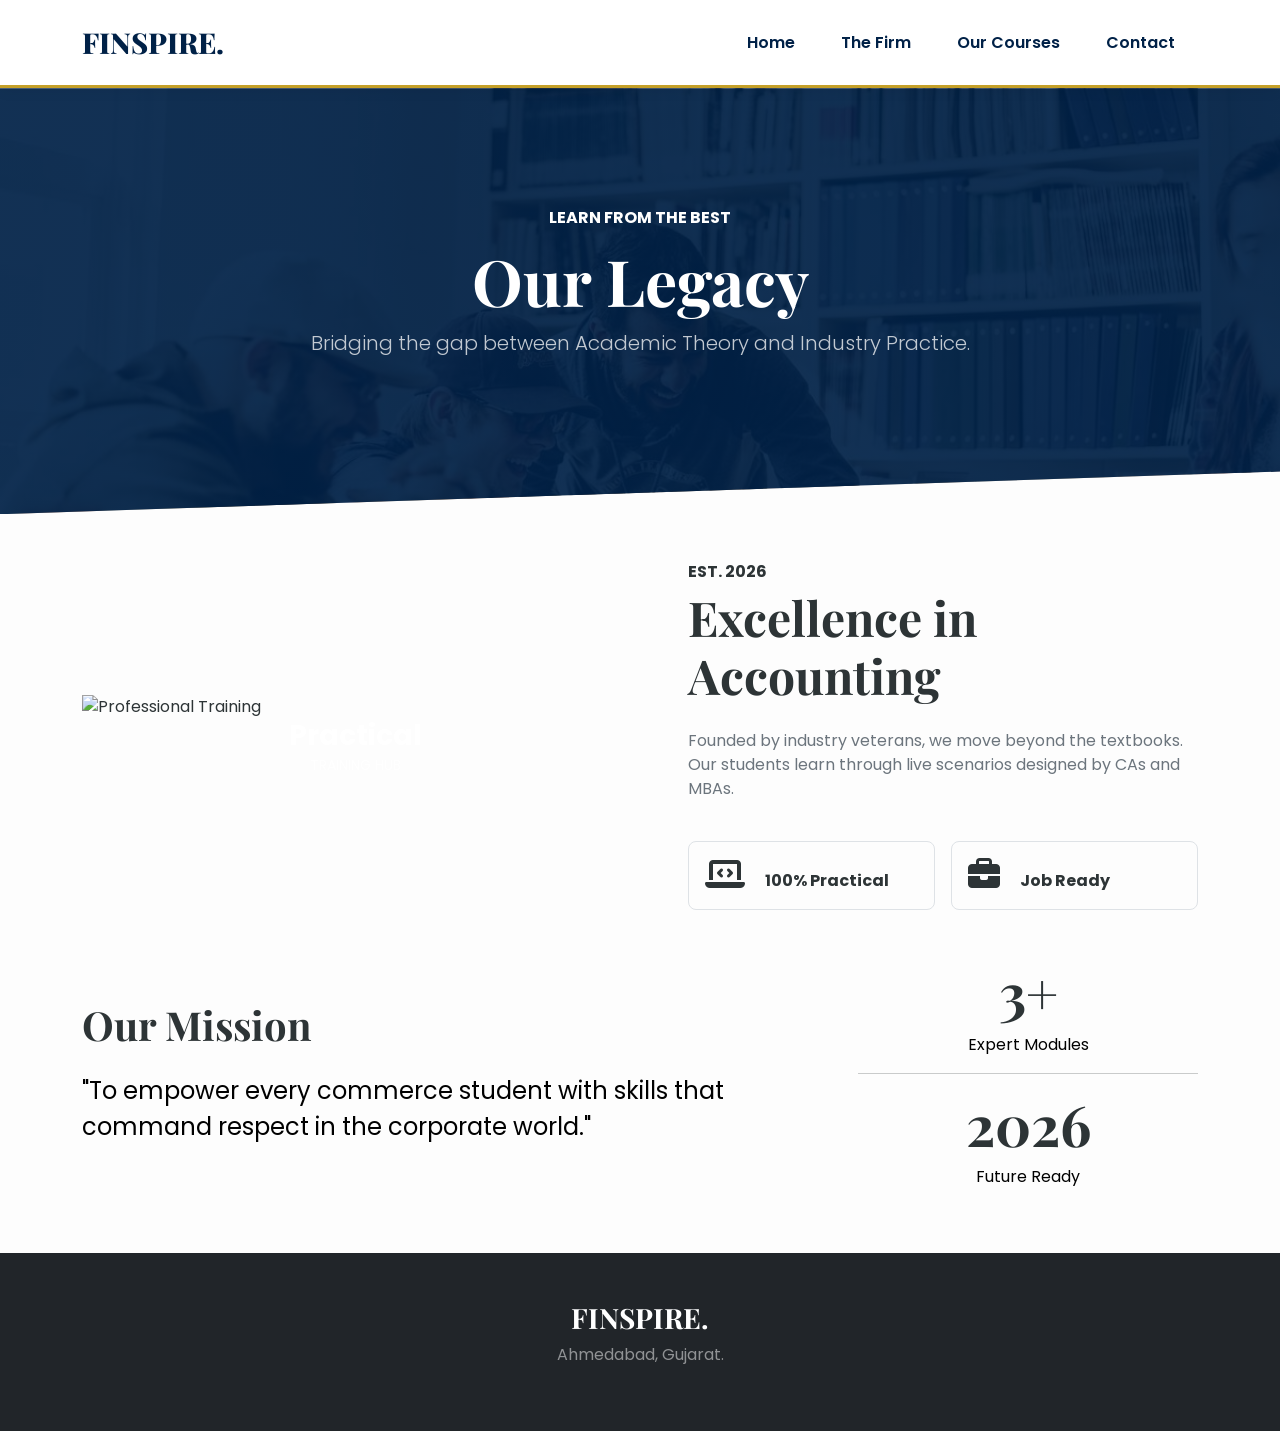
==== about.html @ 80b60ecd "Add files via upload" ====
<!DOCTYPE html>
<html lang="en">
<head>
    <meta charset="UTF-8">
    <meta name="viewport" content="width=device-width, initial-scale=1.0">
    <title>Our Story | Finspire Academy</title>

    <link href="https://cdn.jsdelivr.net/npm/bootstrap@5.3.2/dist/css/bootstrap.min.css" rel="stylesheet">
    <link rel="stylesheet" href="https://cdnjs.cloudflare.com/ajax/libs/font-awesome/6.4.2/css/all.min.css">
    <link href="https://fonts.googleapis.com/css2?family=Poppins:wght@300;400;500;600;700;800&family=Playfair+Display:wght@700;900&display=swap" rel="stylesheet">
    <link rel="stylesheet" href="about.css">
</head>
<body>

<nav class="navbar navbar-expand-lg sticky-top">
    <div class="container">
        <a class="navbar-brand" href="index.html">FINSPIRE<span class="text-gold">.</span></a>
        <button class="navbar-toggler" type="button" data-bs-toggle="collapse" data-bs-target="#navbarNav">
            <span class="navbar-toggler-icon"></span>
        </button>
        <div class="collapse navbar-collapse" id="navbarNav">
            <ul class="navbar-nav ms-auto align-items-center">
                <li class="nav-item"><a class="nav-link" href="index.html">Home</a></li>
                <li class="nav-item"><a class="nav-link active" href="about.html">The Firm</a></li>
                <li class="nav-item"><a class="nav-link" href="courses.html">Our Courses</a></li>
                <li class="nav-item"><a class="nav-link" href="contact.html">Contact</a></li>
            </ul>
        </div>
    </div>
</nav>

<header class="page-header">
    <div class="container">
        <h6 class="text-gold fw-bold text-uppercase mb-3">Learn from the best</h6>
        <h1 class="display-3 fw-bold">Our <span>Legacy</span></h1>
        <p class="lead opacity-75 mx-auto">Bridging the gap between Academic Theory and Industry Practice.</p>
    </div>
</header>

<section class="py-5">
    <div class="container">
        <div class="row g-4 align-items-center">
            <div class="col-lg-6">
                <div class="about-img-wrapper position-relative">
                    <img src="https://images.pexels.com/photos/3184291/pexels-photo-3184291.jpeg" class="img-fluid" alt="Professional Training">
                    <div class="experience-badge text-center">
                        <span class="d-block h3 fw-bold mb-0 text-white">Practical</span>
                        <span class="small text-uppercase text-white">Training Hub</span>
                    </div>
                </div>
            </div>
            <div class="col-lg-6 ps-lg-5">
                <h6 class="text-gold fw-bold text-uppercase mb-2">Est. 2026</h6>
                <h2 class="display-5 fw-bold text-navy mb-4">Excellence in <br>Accounting</h2>
                <p class="text-secondary">Founded by industry veterans, we move beyond the textbooks. Our students learn through live scenarios designed by CAs and MBAs.</p>
                <div class="row g-3 mt-4">
                    <div class="col-sm-6">
                        <div class="feature-item p-3 border rounded-3">
                            <i class="fa-solid fa-laptop-code text-gold fa-2x me-3"></i>
                            <span class="fw-bold">100% Practical</span>
                        </div>
                    </div>
                    <div class="col-sm-6">
                        <div class="feature-item p-3 border rounded-3">
                            <i class="fa-solid fa-briefcase text-gold fa-2x me-3"></i>
                            <span class="fw-bold">Job Ready</span>
                        </div>
                    </div>
                </div>
            </div>
        </div>
    </div>
</section>

<section class="mission-section">
    <div class="container">
        <div class="row g-5 align-items-center">
            <div class="col-lg-8">
                <h3 class="display-6 fw-bold text-gold mb-4">Our Mission</h3>
                <p class="fs-4 italic text-black">"To empower every commerce student with skills that command respect in the corporate world."</p>
            </div>
            <div class="col-lg-4">
                <div class="stats-box text-center">
                    <h2 class="display-4 fw-bold text-gold">3+</h2>
                    <p class="text-black">Expert Modules</p>
                    <hr class="bg-gold">
                    <h2 class="display-4 fw-bold text-gold">2026</h2>
                    <p class="text-black">Future Ready</p>
                </div>
            </div>
        </div>
    </div>
</section>

<footer class="bg-dark text-white py-5 mt-5">
    <div class="container text-center">
        <h3 class="fw-bold text-gold">FINSPIRE.</h3>
        <p class="opacity-50 mx-auto" style="max-width: 600px;">Ahmedabad, Gujarat.</p>
    </div>
</footer>

<script src="https://cdn.jsdelivr.net/npm/bootstrap@5.3.2/dist/js/bootstrap.bundle.min.js"></script>
</body>
</html>
---- about.css ----
:root {
    --navy: #002147;
    --gold: #C5A028;
    --soft-white: #fdfdfd;
}

body { font-family: 'Poppins', sans-serif; background-color: var(--soft-white); color: #2d3436; overflow-x: hidden; }
h1, h2, h3, h5, .navbar-brand { font-family: 'Playfair Display', serif; }

/* --- NAVIGATION --- */
.navbar { background: white; border-bottom: 3px solid var(--gold); padding: 1rem 0; box-shadow: 0 4px 12px rgba(0,0,0,0.05); }
.navbar-brand { font-size: 1.8rem; font-weight: 800; color: var(--navy) !important; }
.nav-link { font-weight: 600; color: var(--navy) !important; margin: 0 15px; }

/* --- PAGE HEADER --- */
.page-header {
    background: linear-gradient(rgba(0, 33, 71, 0.92), rgba(0, 33, 71, 0.92)),
                url('images/photo-1523240795612-9a054b0db644.jpg?q=80&w=2070&auto=format&fit=crop');
    background-size: cover; background-position: center;
    padding: 120px 0 140px; color: white; text-align: center;
    clip-path: polygon(0 0, 100% 0, 100% 90%, 0% 100%);
}

/* --- VIDEO SECTION --- */
.video-box {
    border-radius: 30px; overflow: hidden;
    box-shadow: 0 25px 50px rgba(0,0,0,0.15);
    border: 10px solid white;
    margin-top: -100px;
    background: white;
    position: relative; z-index: 10;
}

/* --- CORE VALUES --- */
.value-card {
    padding: 30px; border-radius: 20px; background: white;
    transition: 0.3s; border: 1px solid #eee; height: 100%;
}
.value-card:hover { border-color: var(--gold); box-shadow: 0 15px 30px rgba(0,0,0,0.05); }
.value-icon { font-size: 2.5rem; color: var(--gold); margin-bottom: 20px; }

/* --- HIGHLIGHT BOX --- */
.highlight-box {
    background: var(--navy); color: white; padding: 50px;
    border-radius: 30px; position: relative; overflow: hidden;
}
.highlight-box::before {
    content: ""; position: absolute; top: 0; left: 0; width: 10px;
    height: 100%; background: var(--gold);
}

footer { background: #0b0d10; color: white; padding: 80px 0 40px; }
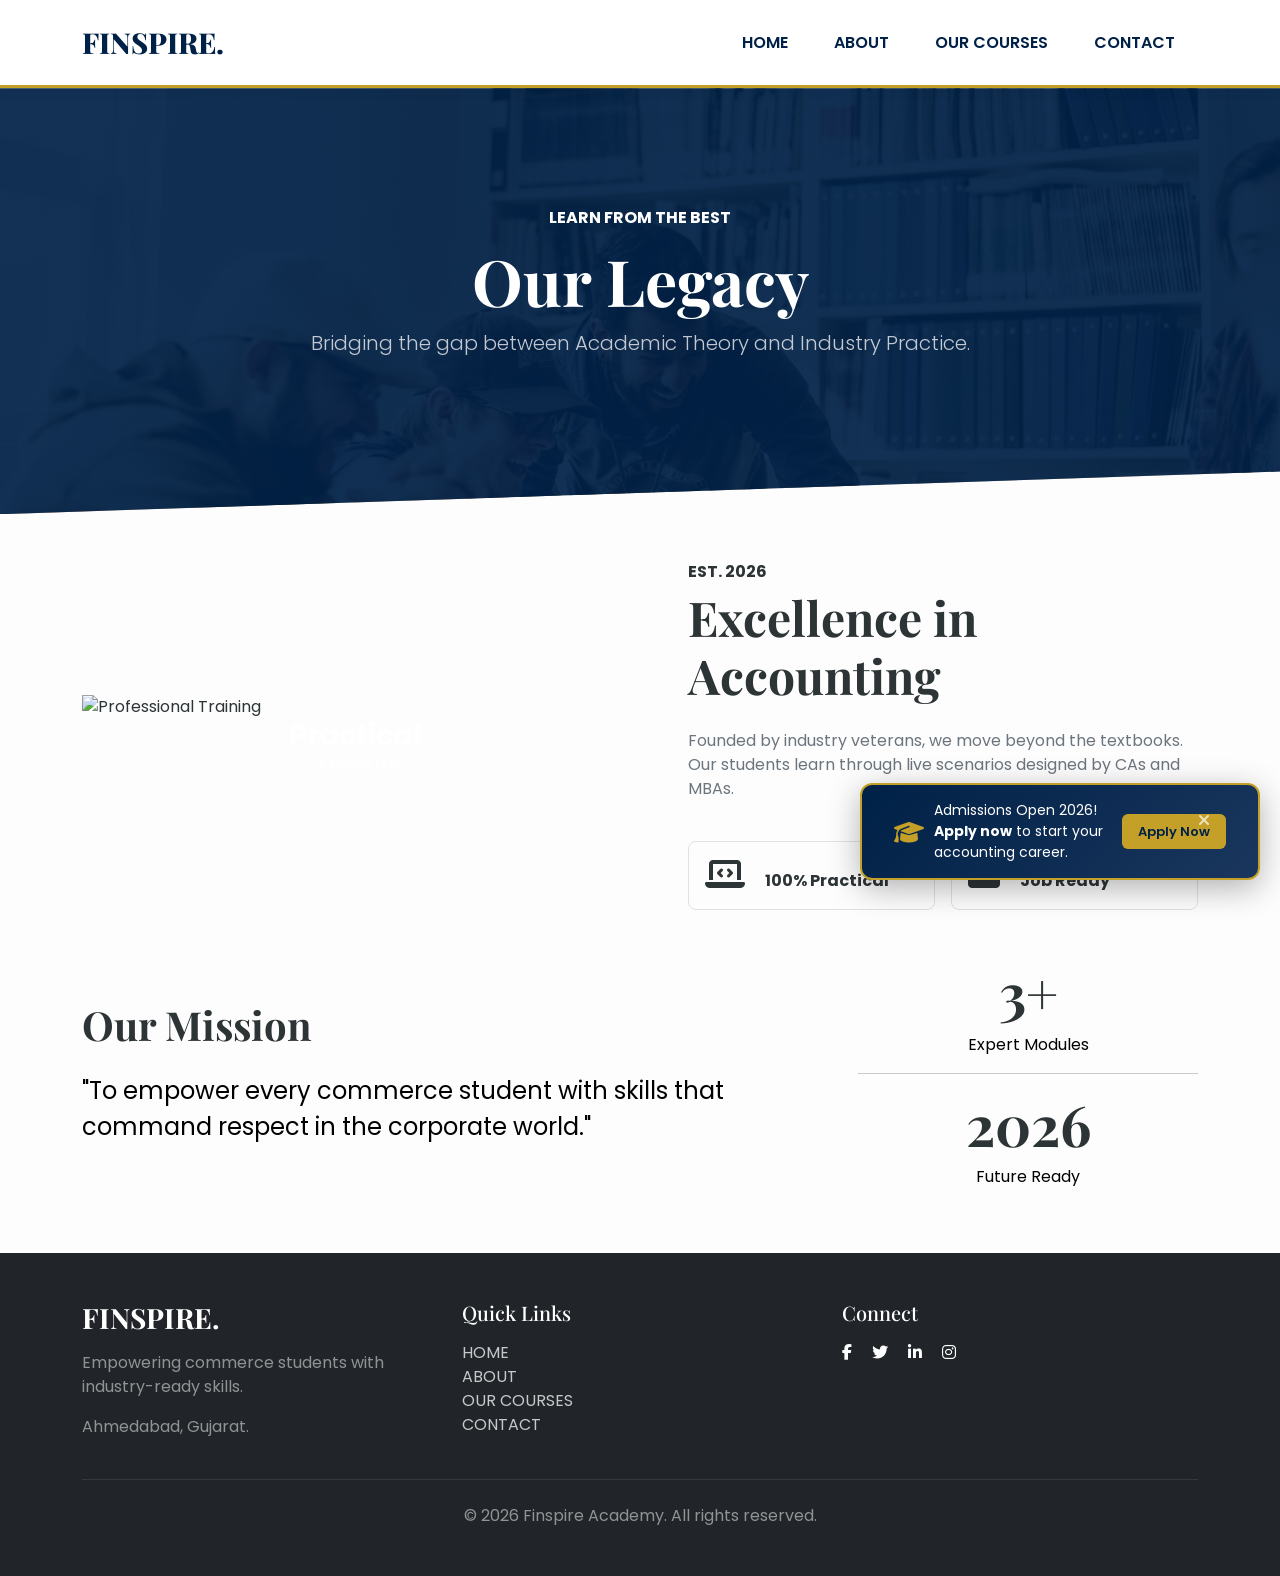
==== commit 0160dfc1: "[ADD]adjust apply single page scroll" ====
--- a/about.html
+++ b/about.html
@@ -20,10 +20,10 @@
         </button>
         <div class="collapse navbar-collapse" id="navbarNav">
             <ul class="navbar-nav ms-auto align-items-center">
-                <li class="nav-item"><a class="nav-link" href="index.html">Home</a></li>
-                <li class="nav-item"><a class="nav-link active" href="about.html">The Firm</a></li>
-                <li class="nav-item"><a class="nav-link" href="courses.html">Our Courses</a></li>
-                <li class="nav-item"><a class="nav-link" href="contact.html">Contact</a></li>
+                <li class="nav-item"><a class="nav-link" href="index.html">HOME</a></li>
+                <li class="nav-item"><a class="nav-link active" href="about.html">ABOUT</a></li>
+                <li class="nav-item"><a class="nav-link" href="courses.html">OUR COURSES</a></li>
+                <li class="nav-item"><a class="nav-link" href="contact.html">CONTACT</a></li>
             </ul>
         </div>
     </div>
@@ -93,11 +93,179 @@
 </section>
 
 <footer class="bg-dark text-white py-5 mt-5">
-    <div class="container text-center">
-        <h3 class="fw-bold text-gold">FINSPIRE.</h3>
-        <p class="opacity-50 mx-auto" style="max-width: 600px;">Ahmedabad, Gujarat.</p>
+    <div class="container">
+        <div class="row g-4">
+            <div class="col-lg-4">
+                <h3 class="fw-bold text-gold mb-3">FINSPIRE.</h3>
+                <p class="opacity-50">Empowering commerce students with industry-ready skills.</p>
+                <p class="opacity-50">Ahmedabad, Gujarat.</p>
+            </div>
+            <div class="col-lg-4">
+                <h5 class="text-gold mb-3">Quick Links</h5>
+                <ul class="list-unstyled">
+                    <li><a href="index.html" class="text-white text-decoration-none opacity-75">HOME</a></li>
+                    <li><a href="about.html" class="text-white text-decoration-none opacity-75">ABOUT</a></li>
+                    <li><a href="courses.html" class="text-white text-decoration-none opacity-75">OUR COURSES</a></li>
+                    <li><a href="contact.html" class="text-white text-decoration-none opacity-75">CONTACT</a></li>
+                </ul>
+            </div>
+            <div class="col-lg-4">
+                <h5 class="text-gold mb-3">Connect</h5>
+                <div class="social-links">
+                    <a href="#" class="text-white me-3"><i class="fab fa-facebook-f"></i></a>
+                    <a href="#" class="text-white me-3"><i class="fab fa-twitter"></i></a>
+                    <a href="#" class="text-white me-3"><i class="fab fa-linkedin-in"></i></a>
+                    <a href="#" class="text-white"><i class="fab fa-instagram"></i></a>
+                </div>
+            </div>
+        </div>
+        <hr class="border-secondary my-4">
+        <p class="text-center mb-0 opacity-50">&copy; 2026 Finspire Academy. All rights reserved.</p>
     </div>
 </footer>
+
+<div id="admissionBanner" class="admission-banner">
+    <div class="container">
+        <div class="banner-content">
+            <div class="banner-text">
+                <i class="fa-solid fa-graduation-cap banner-icon"></i>
+                <span>Admissions Open 2026! <strong>Apply now</strong> to start your accounting career.</span>
+            </div>
+            <a href="https://docs.google.com/forms/d/e/1FAIpQLSfMj673Tla6t4D9fOiiafgk8JSeZCUcnBk1cZ5yDxY2oPf6pQ/viewform" target="_blank" class="btn-admission">
+                Apply Now
+            </a>
+            <button id="closeBanner" class="close-banner" aria-label="Close">
+                <i class="fa-solid fa-xmark"></i>
+            </button>
+        </div>
+    </div>
+</div>
+
+<style>
+.admission-banner {
+    position: fixed;
+    bottom: 20px;
+    right: 20px;
+    background: linear-gradient(135deg, var(--navy) 0%, #1a365d 100%);
+    border: 2px solid var(--gold);
+    border-radius: 12px;
+    padding: 15px 20px;
+    box-shadow: 0 8px 32px rgba(0,0,0,0.3);
+    z-index: 9999;
+    animation: slideIn 0.5s ease-out;
+    max-width: 400px;
+}
+
+@keyframes slideIn {
+    from {
+        transform: translateX(100%);
+        opacity: 0;
+    }
+    to {
+        transform: translateX(0);
+        opacity: 1;
+    }
+}
+
+.banner-content {
+    display: flex;
+    align-items: center;
+    gap: 12px;
+    position: relative;
+}
+
+.banner-text {
+    display: flex;
+    align-items: center;
+    gap: 10px;
+    color: white;
+    font-size: 14px;
+    flex: 1;
+}
+
+.banner-icon {
+    color: var(--gold);
+    font-size: 24px;
+    flex-shrink: 0;
+}
+
+.btn-admission {
+    background: var(--gold);
+    color: var(--navy);
+    padding: 8px 16px;
+    border-radius: 6px;
+    text-decoration: none;
+    font-weight: 600;
+    font-size: 13px;
+    white-space: nowrap;
+    transition: all 0.3s ease;
+}
+
+.btn-admission:hover {
+    background: #ffd700;
+    transform: translateY(-2px);
+}
+
+.close-banner {
+    position: absolute;
+    top: 8px;
+    right: 8px;
+    background: transparent;
+    border: none;
+    color: rgba(255,255,255,0.7);
+    font-size: 16px;
+    cursor: pointer;
+    padding: 4px 8px;
+    border-radius: 4px;
+    transition: all 0.3s ease;
+    line-height: 1;
+}
+
+.close-banner:hover {
+    color: white;
+    background: rgba(255,255,255,0.1);
+}
+
+@media (max-width: 768px) {
+    .admission-banner {
+        left: 10px;
+        right: 10px;
+        bottom: 10px;
+        max-width: none;
+    }
+    
+    .banner-text {
+        font-size: 12px;
+    }
+    
+    .btn-admission {
+        padding: 6px 12px;
+        font-size: 11px;
+    }
+    
+    .banner-icon {
+        font-size: 20px;
+    }
+}
+</style>
+
+<script>
+document.addEventListener('DOMContentLoaded', function() {
+    const banner = document.getElementById('admissionBanner');
+    const closeBtn = document.getElementById('closeBanner');
+    
+    if (!sessionStorage.getItem('admissionBannerClosed')) {
+        banner.style.display = 'flex';
+    } else {
+        banner.style.display = 'none';
+    }
+    
+    closeBtn.addEventListener('click', function() {
+        banner.style.display = 'none';
+        sessionStorage.setItem('admissionBannerClosed', 'true');
+    });
+});
+</script>
 
 <script src="https://cdn.jsdelivr.net/npm/bootstrap@5.3.2/dist/js/bootstrap.bundle.min.js"></script>
 </body>
